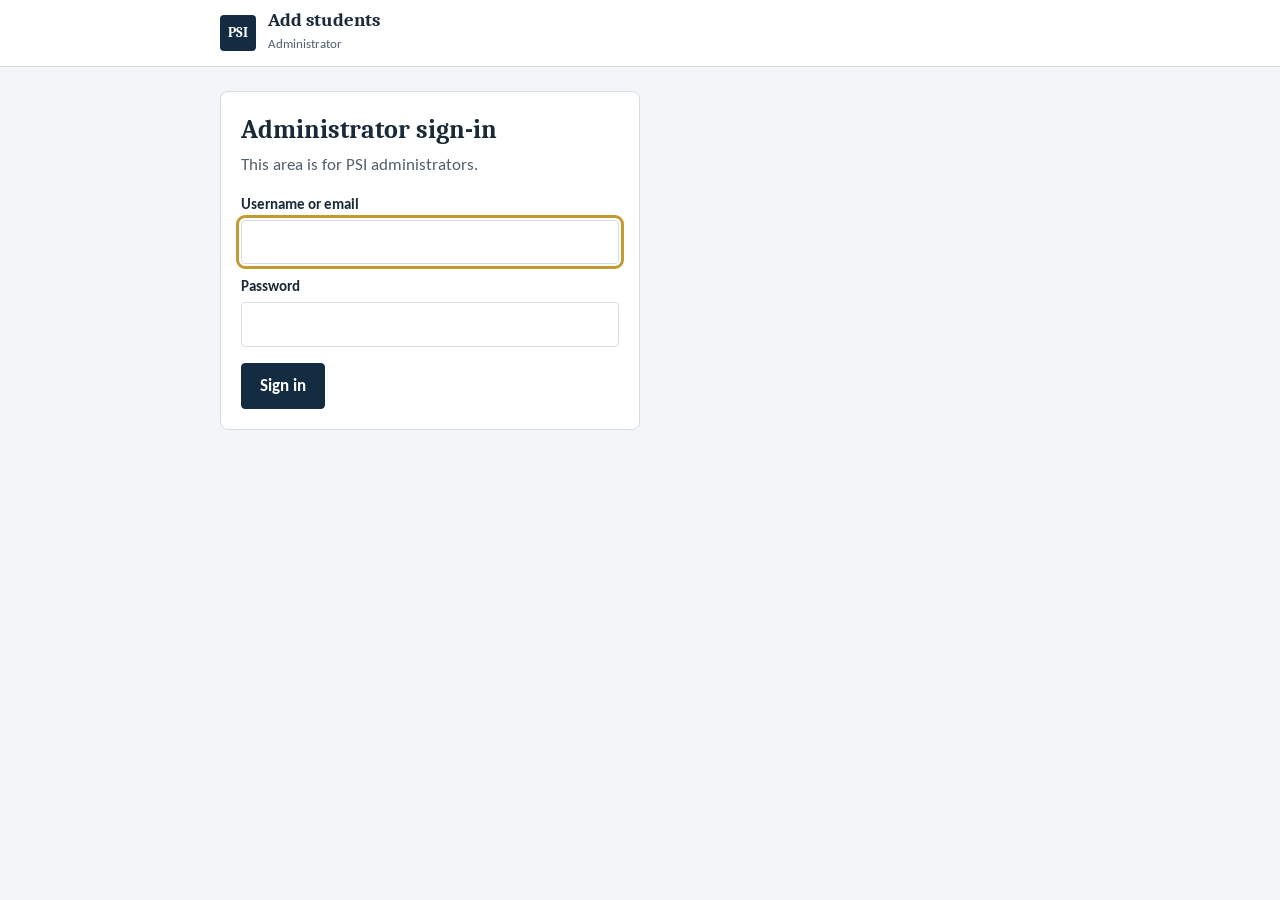
==== admin/index.html @ c30dc734 "Create index.html" ====
<!doctype html>
<html lang="en">
<head>
<meta charset="utf-8">
<meta name="viewport" content="width=device-width, initial-scale=1">
<meta name="robots" content="noindex">
<title>Add students · PSI Learning</title>
<link href="https://fonts.googleapis.com/css2?family=Caladea:wght@400;700&family=Carlito:wght@400;700&display=swap" rel="stylesheet">
<style>
:root{--bg:#F3F5F7;--surface:#FFFFFF;--ink:#1B2A38;--muted:#51606E;--line:#D5DCE3;--navy:#142C42;--gold:#C49A33;--goldtext:#8A6516;--good:#1D6B3A;--goodbg:#E3F3E8;--bad:#A12A2A;--badbg:#FBEAEA;--warnbg:#FFF4DB;--warn:#7A5410;--field:#FFFFFF;color-scheme:light}
@media (prefers-color-scheme: dark){:root{--bg:#0C1721;--surface:#14212D;--ink:#E8EEF4;--muted:#A9B7C4;--line:#2B3C4B;--goldtext:#DDB560;--good:#8FDDAA;--goodbg:#173B27;--bad:#FF9A9A;--badbg:#3E1B1B;--warnbg:#3F3217;--warn:#F0CF86;--field:#0C1721;color-scheme:dark}}
*{box-sizing:border-box}
body{margin:0;background:var(--bg);color:var(--ink);font-family:Carlito,Calibri,"Segoe UI",Arial,sans-serif;font-size:17px;line-height:1.45}
[hidden]{display:none!important}
header{background:var(--surface);border-bottom:1px solid var(--line)}
.bar{max-width:880px;margin:0 auto;padding:10px 20px;display:flex;align-items:center;gap:12px}
.logo{width:36px;height:36px;background:var(--navy);color:#fff;border-radius:4px;display:flex;align-items:center;justify-content:center;font-family:Caladea,Georgia,serif;font-weight:700;font-size:14px;flex:0 0 auto}
.title{flex:1;min-width:0}
.title b{display:block;font-family:Caladea,Georgia,serif;font-size:19px;line-height:1.1}
.title small{color:var(--muted);font-size:13px}
.who{color:var(--muted);font-size:15px}
main{max-width:880px;margin:0 auto;padding:24px 20px 64px}
.card{background:var(--surface);border:1px solid var(--line);border-radius:8px;padding:20px;margin-bottom:20px}
h1{font-family:Caladea,Georgia,serif;font-size:26px;margin:0 0 4px}
h2{font-family:Caladea,Georgia,serif;font-size:20px;margin:0 0 10px}
.sub{color:var(--muted);margin:0 0 16px}
label{display:block;font-weight:700;font-size:15px;margin:0 0 4px}
.hint{color:var(--muted);font-size:14px;margin:6px 0 0}
input,select,textarea{width:100%;font:inherit;padding:9px 11px;border:1px solid var(--line);border-radius:4px;background:var(--field);color:var(--ink)}
textarea{font-family:Consolas,"Courier New",monospace;font-size:14px;line-height:1.6;resize:vertical}
.grid3{display:grid;grid-template-columns:repeat(3,minmax(0,1fr));gap:14px}
.narrow{max-width:420px}
@media (max-width:640px){.grid3{grid-template-columns:1fr}}
button{font:inherit;font-weight:700;border-radius:4px;padding:10px 18px;cursor:pointer;border:1px solid var(--line);background:var(--surface);color:var(--ink)}
button.primary{background:var(--navy);border-color:var(--navy);color:#fff}
button.small{padding:7px 12px;font-size:15px}
button:disabled{opacity:.55;cursor:default}
button:focus-visible,input:focus-visible,select:focus-visible,textarea:focus-visible{outline:3px solid var(--gold);outline-offset:2px}
.row{display:flex;gap:10px;align-items:center;flex-wrap:wrap}
.msg{border-radius:6px;padding:9px 12px;margin:12px 0 0;font-size:16px}
.msg.err{background:var(--badbg);color:var(--bad)}
.msg.ok{background:var(--goodbg);color:var(--good)}
.msg.warn{background:var(--warnbg);color:var(--warn)}
table{width:100%;border-collapse:collapse;font-size:15px;margin-top:10px}
th{text-align:left;font-weight:400;color:var(--muted);font-size:14px;padding:6px 6px;border-bottom:1px solid var(--line)}
td{padding:8px 6px;border-bottom:1px solid var(--line);vertical-align:top;word-break:break-word}
td.mono{font-family:Consolas,"Courier New",monospace;font-size:14px}
.scroll{overflow-x:auto}
ul.problems{margin:8px 0 0;padding-left:20px}
</style>
</head>
<body>
<header>
  <div class="bar">
    <div class="logo" aria-hidden="true">PSI</div>
    <div class="title"><b>Add students</b><small>Administrator</small></div>
    <span class="who" id="who" hidden></span>
    <button class="small" id="signout" hidden>Sign out</button>
  </div>
</header>

<main>
  <section id="signin" class="card narrow" aria-labelledby="sh">
    <h1 id="sh">Administrator sign-in</h1>
    <p class="sub">This area is for PSI administrators.</p>
    <form id="signinForm" novalidate>
      <label for="u">Username or email</label>
      <input id="u" autocomplete="username">
      <label for="p" style="margin-top:12px">Password</label>
      <input id="p" type="password" autocomplete="current-password">
      <div class="row" style="margin-top:16px"><button class="primary" id="signinBtn" type="submit">Sign in</button></div>
      <div class="msg err" id="signinErr" role="alert" hidden></div>
    </form>
  </section>

  <div id="app" hidden>
    <section class="card" id="formCard" aria-labelledby="h1">
      <h2 id="h1">1. The class</h2>
      <div class="grid3">
        <div><label for="prog">Program</label><select id="prog"></select></div>
        <div><label for="cls">Class number</label><input id="cls" inputmode="text" autocomplete="off" placeholder="4821"></div>
        <div><label for="buy">Purchase date</label><input id="buy" type="date"></div>
      </div>
      <p class="hint" id="ends"></p>

      <h2 style="margin-top:22px" id="h2">2. The students</h2>
      <label for="list">Paste from Excel: first name, last name, email. One student per line.</label>
      <textarea id="list" rows="6" spellcheck="false" placeholder="Jamie&#9;Sullivan&#9;jamie@example.com&#10;Sam&#9;Lee&#9;sam@example.com"></textarea>
      <p class="hint" id="count">No students yet.</p>
      <div id="problems" hidden></div>
      <div class="scroll" id="previewWrap" hidden>
        <table aria-label="Preview of the students to be created"><thead><tr><th>Student</th><th>Email</th><th>Username*</th></tr></thead><tbody id="preview"></tbody></table>
      </div>
      <p class="hint" id="numbered" hidden>*Usernames are the first initial and last name. If one is already taken, a number is added, like jsullivan2. The final usernames are shown after you create the students.</p>

      <div class="row" style="margin-top:18px">
        <button class="primary" id="create">Create students</button>
        <span class="hint" style="margin:0">Nothing is created until you click.</span>
      </div>
      <div class="msg err" id="formErr" role="alert" hidden></div>
    </section>

    <section class="card" id="resultCard" tabindex="-1" aria-labelledby="rh" hidden>
      <h2 id="rh">Results</h2>
      <div class="msg ok" id="rsum" role="status"></div>
      <div id="rfail" hidden></div>
      <div class="scroll" id="rtableWrap" hidden>
        <table aria-label="Students created"><thead><tr><th>Student</th><th>Username</th><th>Password (shown once)</th><th>Access ends</th></tr></thead><tbody id="rbody"></tbody></table>
      </div>
      <div class="row" style="margin-top:14px">
        <button class="small" id="dl">Download CSV</button>
        <button class="small" id="copy">Copy all</button>
        <button class="small" id="again">Add another class</button>
      </div>
      <p class="hint" id="saved">Passwords are shown only now. Download or copy them before you leave this screen.</p>
    </section>
  </div>
</main>

<script>
(function () {
  "use strict";
  var BASE = "https://kxpjubgxqnsursqdpezc.supabase.co/functions/v1";
  var KEY = "sb_publishable_feQrzacLNrm4Wo4qA656qA_8v8MLD5D";          // public by design
  var PROGRAMS = [{ slug: "capm", name: "CAPM®" }];                      // add PMP®, CPMAI™ ... here as they open
  var $ = function (id) { return document.getElementById(id); };
  var token = "", lastResult = null, lastSaved = true;

  /* ---------------------------------------------------------------- helpers */
  function show(el, on) { el.hidden = !on; }
  function say(el, text) { el.textContent = text; show(el, !!text); }
  function today() { var d = new Date(); return d.getFullYear() + "-" + String(d.getMonth() + 1).padStart(2, "0") + "-" + String(d.getDate()).padStart(2, "0"); }
  function parseISO(s) { var m = /^(\d{4})-(\d{2})-(\d{2})/.exec(s || ""); return m ? { y: +m[1], m: +m[2], d: +m[3] } : null; }
  var MONTHS = ["Jan", "Feb", "Mar", "Apr", "May", "Jun", "Jul", "Aug", "Sep", "Oct", "Nov", "Dec"];
  function pretty(iso) { var p = parseISO(iso); return p ? MONTHS[p.m - 1] + " " + p.d + ", " + p.y : ""; }
  function plusYear(iso) {                                                // same rule as the database: purchase date + 1 year, Feb 29 -> Feb 28
    var p = parseISO(iso); if (!p) return "";
    var y = p.y + 1, last = new Date(Date.UTC(y, p.m, 0)).getUTCDate(), d = Math.min(p.d, last);
    return y + "-" + String(p.m).padStart(2, "0") + "-" + String(d).padStart(2, "0");
  }
  function validDate(s) { var p = parseISO(s); if (!p || s.length !== 10) return false; var d = new Date(Date.UTC(p.y, p.m - 1, p.d)); return d.getUTCFullYear() === p.y && d.getUTCMonth() === p.m - 1 && d.getUTCDate() === p.d; }

  /* ---------------------------------------------------------------- usernames: first initial + last name */
  function fold(s) { return String(s || "").normalize("NFD").replace(/[\u0300-\u036f]/g, "").toLowerCase().replace(/[^a-z0-9]/g, ""); }
  function makeUsername(first, last) {
    var f = fold(first), l = fold(last);
    var base = l ? f.charAt(0) + l : f;
    return (base || "student").slice(0, 40);
  }

  /* ---------------------------------------------------------------- reading the pasted list */
  var EMAIL = /^[^\s@]+@[^\s@]+\.[^\s@]+$/;
  function parseList(text) {
    var rows = [], problems = [], seen = {}, lines = String(text || "").split(/\r?\n/), firstReal = true;
    lines.forEach(function (raw, i) {
      var line = raw.trim(); if (!line) return;
      if (firstReal) { firstReal = false; if (/e-?mail/i.test(line) && line.indexOf("@") < 0) return; }   // a header row
      var parts = line.indexOf("\t") >= 0 ? line.split("\t") : (line.indexOf(",") >= 0 ? line.split(",") : line.split(/\s+/));
      parts = parts.map(function (s) { return s.trim().replace(/^["']|["']$/g, ""); }).filter(Boolean);
      var at = -1; parts.forEach(function (s, k) { if (s.indexOf("@") >= 0) at = k; });
      var email = at >= 0 ? parts[at].toLowerCase() : "";
      var names = parts.filter(function (_, k) { return k !== at; });
      var first = names[0] || "", last = names.slice(1).join(" ");
      if (!EMAIL.test(email)) { problems.push("Line " + (i + 1) + ": no valid email address (" + line.slice(0, 50) + ")"); return; }
      if (!first) { problems.push("Line " + (i + 1) + ": no name before the email " + email); return; }
      if (seen[email]) { problems.push("Line " + (i + 1) + ": " + email + " appears twice"); return; }
      seen[email] = true;
      rows.push({ first: first, last: last, email: email, username: makeUsername(first, last) });
    });
    return { rows: rows, problems: problems };
  }

  function refresh() {
    var p = parseList($("list").value), n = p.rows.length;
    $("count").textContent = n === 0 && p.problems.length === 0 ? "No students yet." : n + (n === 1 ? " student ready." : " students ready.") + (p.problems.length ? " " + p.problems.length + " to fix." : "");
    var box = $("problems"); box.textContent = ""; show(box, p.problems.length > 0);
    if (p.problems.length) {
      var d = document.createElement("div"); d.className = "msg warn"; d.textContent = "Fix these lines first:";
      var ul = document.createElement("ul"); ul.className = "problems";
      p.problems.slice(0, 10).forEach(function (t) { var li = document.createElement("li"); li.textContent = t; ul.appendChild(li); });
      d.appendChild(ul); box.appendChild(d);
    }
    var tb = $("preview"); tb.textContent = ""; var used = {};
    p.rows.forEach(function (r) { used[r.username] = (used[r.username] || 0) + 1; r.shown = r.username + (used[r.username] > 1 ? used[r.username] : ""); });
    p.rows.slice(0, 12).forEach(function (r) {
      var tr = document.createElement("tr");
      [r.first + " " + r.last, r.email, r.shown].forEach(function (t, k) { var td = document.createElement("td"); if (k === 2) td.className = "mono"; td.textContent = t; tr.appendChild(td); });
      tb.appendChild(tr);
    });
    if (n > 12) { var tr2 = document.createElement("tr"), td2 = document.createElement("td"); td2.colSpan = 3; td2.textContent = "…and " + (n - 12) + " more"; tr2.appendChild(td2); tb.appendChild(tr2); }
    show($("previewWrap"), n > 0); show($("numbered"), n > 0);
    $("create").textContent = n > 0 ? "Create " + n + (n === 1 ? " student" : " students") : "Create students";
    return p;
  }
  function refreshEnds() { var b = $("buy").value; $("ends").textContent = validDate(b) ? "Access for this class ends " + pretty(plusYear(b)) + ", one year after purchase." : "Enter the purchase date as day, month and year."; }

  /* ---------------------------------------------------------------- talking to the server functions */
  function call(fn, body, bearer) {
    var h = { "Content-Type": "application/json", "apikey": KEY };
    if (bearer) h["Authorization"] = "Bearer " + bearer;
    return fetch(BASE + "/" + fn, { method: "POST", headers: h, body: JSON.stringify(body) })
      .then(function (r) { return r.text().then(function (t) { var j = {}; try { j = JSON.parse(t); } catch (e) {} return { status: r.status, json: j }; }); });
  }
  function toSignIn(message) {
    token = ""; lastResult = null; lastSaved = true;
    show($("app"), false); show($("signin"), true); show($("who"), false); show($("signout"), false);
    $("p").value = ""; $("list").value = ""; show($("resultCard"), false); say($("signinErr"), message || "");
  }

  $("signinForm").addEventListener("submit", function (e) {
    e.preventDefault();
    var u = $("u").value.trim(), p = $("p").value;
    if (!u || !p) { say($("signinErr"), "Enter your username (or email) and your password."); return; }
    $("signinBtn").disabled = true; say($("signinErr"), "");
    call("login", { identifier: u, password: p }).then(function (r) {
      if (r.status === 200 && r.json.session) {
        var a = r.json.account || {};
        if (a.role !== "admin" || a.status !== "active") { say($("signinErr"), "This area is for administrators."); return; }
        token = r.json.session.access_token;
        $("who").textContent = ((a.first_name || "") + " " + (a.last_name || "")).trim() || "Administrator";
        show($("who"), true); show($("signout"), true); show($("signin"), false); show($("app"), true); $("p").value = "";
        $("buy").focus();
      } else if (r.status === 429) say($("signinErr"), "Too many attempts. Wait 15 minutes and try again.");
      else if (r.status === 401) say($("signinErr"), "Incorrect username or password.");
      else say($("signinErr"), "Could not sign in right now. Try again in a moment.");
    }).catch(function () { say($("signinErr"), "Could not reach the server. Check your internet connection and try again."); })
      .then(function () { $("signinBtn").disabled = false; });
  });
  $("signout").addEventListener("click", function () {
    if (lastResult && !lastSaved && !confirm("The passwords on this screen have not been downloaded or copied. Sign out anyway?")) return;
    toSignIn("");
  });

  /* ---------------------------------------------------------------- creating the class */
  var FRIENDLY = {
    email_taken: "A login with this email already exists. Check the address.",
    invalid_email: "That email address is not valid.",
    invalid_username: "That username is not allowed.",
    unknown_program: "That program does not exist.",
    could_not_enroll: "The student could not be enrolled, so nothing was created.",
    could_not_create: "The login could not be created."
  };
  $("create").addEventListener("click", function () {
    var p = refresh(), prog = $("prog").value, cls = $("cls").value.trim(), buy = $("buy").value;
    say($("formErr"), "");
    if (!p.rows.length) { say($("formErr"), "Paste at least one student first."); $("list").focus(); return; }
    if (p.problems.length) { say($("formErr"), "Fix the lines marked above first, or delete them."); return; }
    if (!validDate(buy)) { say($("formErr"), "Enter the purchase date as day, month and year."); $("buy").focus(); return; }
    var btn = $("create"); btn.disabled = true; btn.textContent = "Creating…";
    var all = { created: [], failed: [] }, i = 0, byEmail = {};
    p.rows.forEach(function (r) { byEmail[r.email] = r; });
    function next() {
      if (i >= p.rows.length) return Promise.resolve(true);
      var chunk = p.rows.slice(i, i + 200); i += 200;
      var body = { students: chunk.map(function (r) { return { email: r.email, first_name: r.first, last_name: r.last, username: r.username, class_number: cls || undefined, purchased_at: buy, branches: [prog] }; }) };
      return call("create-student", body, token).then(function (r) {
        if (r.status === 401) { toSignIn("Your session has expired. Sign in again. (Students already created are kept; check Authentication → Users in Supabase before repeating.)"); return false; }
        if (r.status === 403) { say($("formErr"), "Only administrators can create students."); return false; }
        if (r.status !== 200) { say($("formErr"), (r.json && r.json.message) || "Something went wrong. Nothing more was created; check Authentication → Users in Supabase before trying again."); return false; }
        all.created = all.created.concat(r.json.created || []); all.failed = all.failed.concat(r.json.failed || []);
        return next();
      });
    }
    next().then(function (completed) { if (all.created.length || all.failed.length) showResults(all, byEmail, prog, cls); return completed; })
      .catch(function () { say($("formErr"), "Could not reach the server. Check your internet connection. Before trying again, check Authentication → Users in Supabase for students that may already exist."); })
      .then(function () { btn.disabled = false; refresh(); });
  });

  function showResults(all, byEmail, prog, cls) {
    lastResult = { created: all.created, byEmail: byEmail, prog: prog, cls: cls }; lastSaved = false;
    var nOk = all.created.length, nBad = all.failed.length;
    $("rsum").className = "msg " + (nBad ? "warn" : "ok");
    $("rsum").textContent = nOk + (nOk === 1 ? " student created." : " students created.") + (nBad ? " " + nBad + " could not be created." : "");
    var body = $("rbody"); body.textContent = "";
    all.created.forEach(function (c) {
      var r = byEmail[c.email] || {}, tr = document.createElement("tr");
      [((r.first || "") + " " + (r.last || "")).trim() || c.email, c.username || "", c.password || "", pretty(c.access_ends)].forEach(function (t, k) {
        var td = document.createElement("td"); if (k === 1 || k === 2) td.className = "mono"; td.textContent = t; tr.appendChild(td);
      });
      body.appendChild(tr);
    });
    show($("rtableWrap"), nOk > 0); show($("dl"), nOk > 0); show($("copy"), nOk > 0);
    var f = $("rfail"); f.textContent = ""; show(f, nBad > 0);
    if (nBad) {
      var d = document.createElement("div"); d.className = "msg err"; var ul = document.createElement("ul"); ul.className = "problems";
      all.failed.forEach(function (x) { var li = document.createElement("li"); var r = byEmail[x.email] || {}; li.textContent = (((r.first || "") + " " + (r.last || "")).trim() + " " + (x.email || "")).trim() + ": " + (FRIENDLY[x.error] || x.message || "could not be created."); ul.appendChild(li); });
      d.appendChild(ul); f.appendChild(d);
    }
    $("saved").textContent = nOk ? "Passwords are shown only now. Download or copy them before you leave this screen." : "Fix the problems above and try again.";
    show($("resultCard"), true); $("resultCard").focus(); $("resultCard").scrollIntoView({ behavior: "smooth", block: "start" });
  }

  /* ---------------------------------------------------------------- download and copy */
  var HEAD = ["First name", "Last name", "Email", "Username", "Password", "Class number", "Program", "Access ends"];
  function tableRows() {
    var R = lastResult; if (!R) return [];
    return R.created.map(function (c) { var r = R.byEmail[c.email] || {}; return [r.first || "", r.last || "", c.email, c.username || "", c.password || "", c.class_number || R.cls || "", R.prog, c.access_ends || ""]; });
  }
  function safe(s) { s = String(s == null ? "" : s); return /^[=+\-@\t\r]/.test(s) ? "'" + s : s; }          // stops a spreadsheet from running text as a formula
  function csv() { return [HEAD].concat(tableRows()).map(function (r) { return r.map(function (v) { return '"' + safe(v).replace(/"/g, '""') + '"'; }).join(","); }).join("\r\n") + "\r\n"; }
  function tsv() { return [HEAD].concat(tableRows()).map(function (r) { return r.map(function (v) { return safe(v).replace(/[\t\r\n]+/g, " "); }).join("\t"); }).join("\n"); }
  $("dl").addEventListener("click", function () {
    if (!lastResult) return;
    var blob = new Blob(["\uFEFF" + csv()], { type: "text/csv;charset=utf-8" }), a = document.createElement("a");
    a.href = URL.createObjectURL(blob); a.download = "psi-new-students-" + today() + ".csv"; document.body.appendChild(a); a.click(); a.remove();
    setTimeout(function () { URL.revokeObjectURL(a.href); }, 2000); lastSaved = true; $("saved").textContent = "Downloaded. Keep that file somewhere private; it contains passwords.";
  });
  $("copy").addEventListener("click", function () {
    if (!lastResult) return;
    var text = tsv(), done = function () { lastSaved = true; $("saved").textContent = "Copied. Paste it into Excel or an email. It contains passwords, so keep it private."; };
    if (navigator.clipboard && navigator.clipboard.writeText) navigator.clipboard.writeText(text).then(done, function () { fallback(); });
    else fallback();
    function fallback() { var t = document.createElement("textarea"); t.value = text; document.body.appendChild(t); t.select(); try { document.execCommand("copy"); done(); } catch (e) { $("saved").textContent = "Your browser would not copy. Use Download CSV instead."; } t.remove(); }
  });
  $("again").addEventListener("click", function () {
    if (lastResult && !lastSaved && !confirm("The passwords on this screen have not been downloaded or copied. Start over anyway?")) return;
    lastResult = null; lastSaved = true; $("list").value = ""; show($("resultCard"), false); say($("formErr"), ""); refresh(); $("cls").focus(); window.scrollTo({ top: 0, behavior: "smooth" });
  });
  window.addEventListener("beforeunload", function (e) { if (lastResult && !lastSaved) { e.preventDefault(); e.returnValue = ""; } });

  /* ---------------------------------------------------------------- start */
  PROGRAMS.forEach(function (g) { var o = document.createElement("option"); o.value = g.slug; o.textContent = g.name; $("prog").appendChild(o); });
  $("buy").value = today(); refreshEnds(); refresh();
  $("buy").addEventListener("input", refreshEnds); $("list").addEventListener("input", refresh);
  ["list", "cls", "buy", "prog"].forEach(function (id) { $(id).addEventListener("input", function () { say($("formErr"), ""); }); });
  $("u").focus();
})();
</script>
</body>
</html>
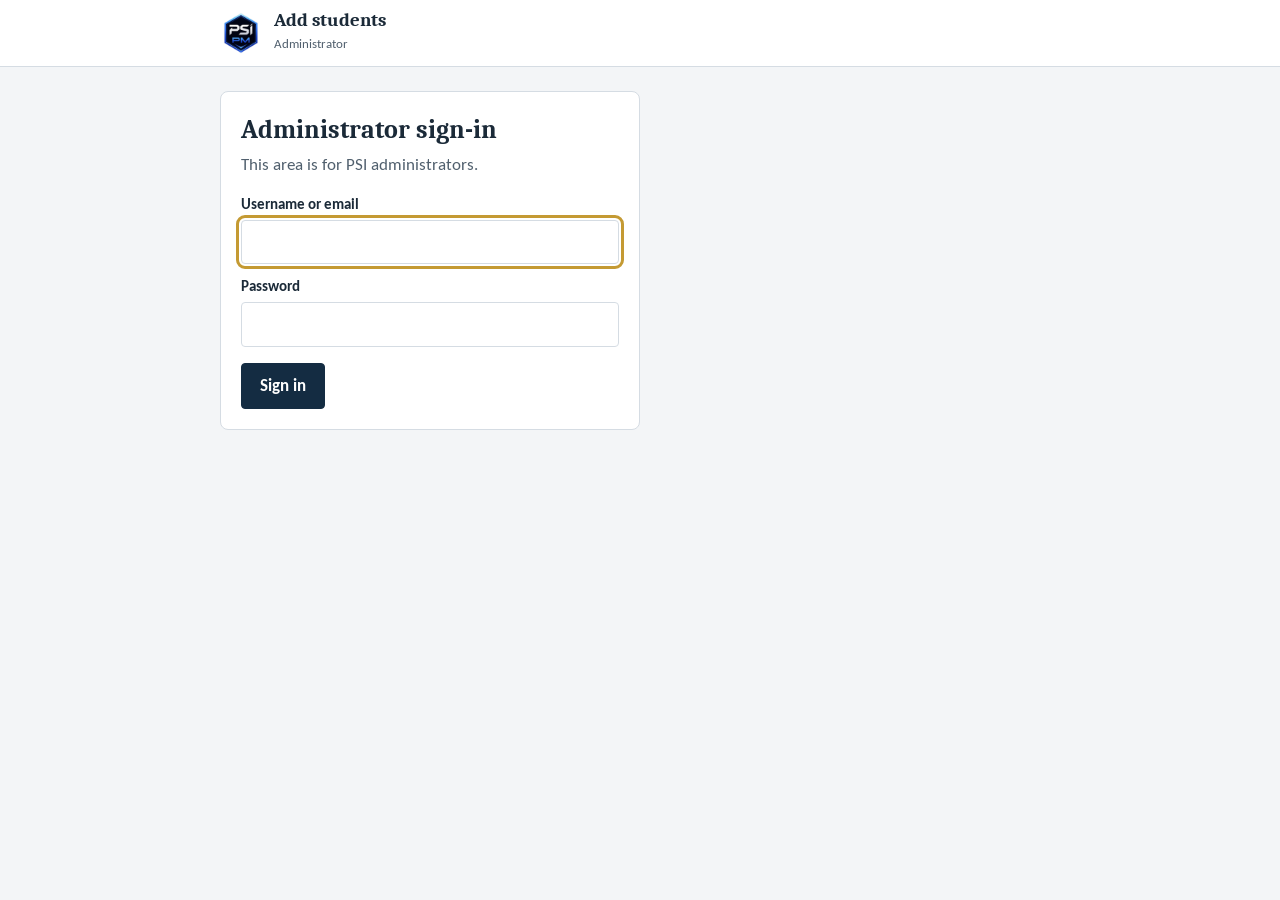
==== commit 8e791ef6: "Add files via upload" ====
--- a/admin/index.html
+++ b/admin/index.html
@@ -4,6 +4,7 @@
 <meta charset="utf-8">
 <meta name="viewport" content="width=device-width, initial-scale=1">
 <meta name="robots" content="noindex">
+<!--favicon--><link rel="icon" type="image/png" sizes="32x32" href="../assets/favicon-32.png"><link rel="icon" type="image/png" sizes="16x16" href="../assets/favicon-16.png"><link rel="icon" type="image/png" sizes="192x192" href="../assets/favicon-192.png"><link rel="shortcut icon" href="../favicon.ico"><link rel="apple-touch-icon" href="../assets/apple-touch-icon.png"><!--/favicon-->
 <title>Add students · PSI Learning</title>
 <link href="https://fonts.googleapis.com/css2?family=Caladea:wght@400;700&family=Carlito:wght@400;700&display=swap" rel="stylesheet">
 <style>
@@ -48,6 +49,8 @@
 .scroll{overflow-x:auto}
 ul.problems{margin:8px 0 0;padding-left:20px}
 </style>
+
+<style id="brandlogo">.logo{background:url([data-uri]) center/contain no-repeat !important;color:transparent !important;font-size:0 !important;border:0 !important;box-shadow:none !important;border-radius:0 !important;width:42px !important;height:42px !important;flex:none}</style>
 </head>
 <body>
 <header>
